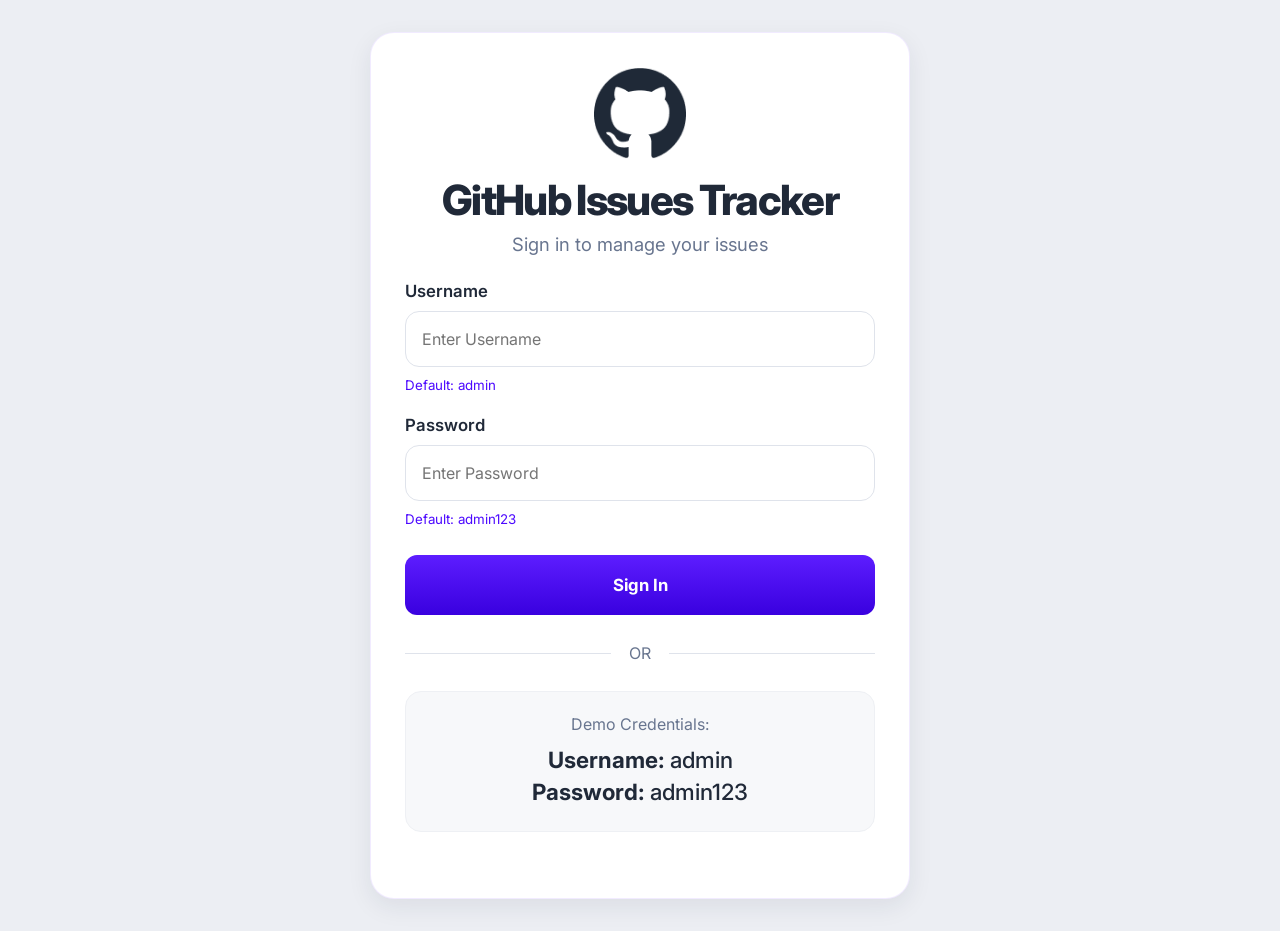
==== dashboard.html @ a217a030 "first commit" ====
<!DOCTYPE html>
<html lang="en">
<head>
  <meta charset="UTF-8" />
  <meta name="viewport" content="width=device-width, initial-scale=1.0" />
  <title>GitHub Issues Tracker</title>
  <link rel="preconnect" href="https://fonts.googleapis.com">
  <link rel="preconnect" href="https://fonts.gstatic.com" crossorigin>
  <link href="https://fonts.googleapis.com/css2?family=Inter:wght@400;500;600;700;800&display=swap" rel="stylesheet">
  <link rel="stylesheet" href="styles.css" />
</head>
<body class="dashboard-body locked-body">
  <div class="page-shell dashboard-shell">
    <header class="navbar">
      <div class="brand-row">
        <img src="assets/github-logo.png" alt="GitHub logo" class="nav-logo" />
        <h2>GitHub Issues Tracker</h2>
      </div>

      <div class="nav-actions">
        <form id="searchForm" class="search-bar">
          <div class="search-input-wrap">
            <svg viewBox="0 0 24 24" aria-hidden="true"><path d="M10.5 3a7.5 7.5 0 1 1 0 15 7.5 7.5 0 0 1 0-15Zm0 2a5.5 5.5 0 1 0 0 11 5.5 5.5 0 0 0 0-11Zm7.85 11.94 2.65 2.64-1.41 1.42-2.65-2.65 1.41-1.41Z"></path></svg>
            <input id="searchInput" type="text" placeholder="Search issues..." />
          </div>
          <button type="submit" class="primary-btn">Search</button>
        </form>

        <button id="logoutBtn" type="button" class="ghost-btn">Logout</button>
      </div>
    </header>

    <main class="content-wrap">
      <section class="filter-panel">
        <div class="tab-buttons" role="tablist" aria-label="Issue filters">
          <button class="tab-btn active" data-filter="all" role="tab" aria-selected="true">All</button>
          <button class="tab-btn" data-filter="open" role="tab" aria-selected="false">Open</button>
          <button class="tab-btn" data-filter="closed" role="tab" aria-selected="false">Closed</button>
        </div>
      </section>

      <section class="issues-panel">
        <div class="panel-header">
          <div class="panel-title-row">
            <div class="panel-icon">
              <img src="assets/Aperture.png" alt="Issues icon" />
            </div>
            <div>
              <h3><span id="issueCount">0</span> Issues</h3>
              <p>Track and manage your project issues</p>
            </div>
          </div>
          <div class="legend">
            <span><i class="dot dot-open"></i>Open</span>
            <span><i class="dot dot-closed"></i>Closed</span>
          </div>
        </div>

        <div id="loadingState" class="state-box hidden">
          <div class="spinner"></div>
          <p>Loading issues...</p>
        </div>

        <div id="emptyState" class="state-box hidden">
          <h4>No issues found</h4>
          <p>Try a different search or switch back to another tab.</p>
        </div>

        <div id="issuesGrid" class="issues-grid"></div>
      </section>
    </main>
  </div>

  <div id="issueModal" class="modal hidden" aria-hidden="true">
    <div class="modal-backdrop" data-close="true"></div>
    <div class="modal-card" role="dialog" aria-modal="true" aria-labelledby="modalTitle">
      <button id="modalCloseX" class="modal-close-x" aria-label="Close modal">&times;</button>
      <div id="modalContent"></div>
      <div class="modal-footer">
        <button id="modalCloseBtn" class="primary-btn">Close</button>
      </div>
    </div>
  </div>
  <div class="issue-meta">
  <div>
    <p>Assignee:</p>
    <h4 id="issueAssignee"></h4>
  </div>

  <div>
    <p>Priority:</p>
    <h4 id="issuePriority"></h4>
  </div>
</div>

  <script src="app.js"></script>
</body>
</html>
---- styles.css ----
:root {
  --bg: #eceef3;
  --surface: #ffffff;
  --text: #202938;
  --muted: #68758f;
  --line: #dfe3eb;
  --brand: #4c09ff;
  --brand-dark: #3900df;
  --green: #0eb67a;
  --green-soft: #dff7ec;
  --purple: #a855f7;
  --purple-soft: #f0e6ff;
  --danger: #ff4d4f;
  --danger-soft: #ffe7e6;
  --warning: #f4b63b;
  --warning-soft: #fff2cf;
  --shadow: 0 8px 24px rgba(29, 39, 62, 0.08);
  --radius: 18px;
}

* { box-sizing: border-box; }
html, body { margin: 0; padding: 0; font-family: 'Inter', sans-serif; background: var(--bg); color: var(--text); }
button, input { font: inherit; }
button { cursor: pointer; }
img { display: block; max-width: 100%; }
.hidden { display: none !important; }

.page-shell { min-height: 100vh; }
.view { display: none; }
.active-view { display: block; }

.login-page {
  min-height: 100vh;
  display: grid;
  place-items: center;
  padding: 32px 16px;
}

.login-card {
  width: min(540px, 100%);
  background: var(--surface);
  border-radius: 24px;
  padding: 34px 34px 30px;
  box-shadow: var(--shadow);
  border: 1px solid rgba(76, 9, 255, 0.08);
}

.login-brand { text-align: center; margin-bottom: 26px; }
.brand-logo { width: 92px; margin: 0 auto 16px; }
.login-brand h1 { margin: 0; font-size: 2.6rem; font-weight: 800; letter-spacing: -0.04em; }
.login-brand p { margin: 8px 0 0; color: var(--muted); font-size: 1.15rem; }
.login-form { display: grid; gap: 10px; }
.login-form label { font-size: 1.05rem; font-weight: 600; }
.login-form input {
  width: 100%; height: 56px; border-radius: 14px; border: 1px solid var(--line);
  padding: 0 16px; outline: none; transition: border-color .2s, box-shadow .2s;
}
.login-form input:focus, .search-input-wrap:focus-within {
  border-color: rgba(76, 9, 255, 0.45);
  box-shadow: 0 0 0 3px rgba(76, 9, 255, 0.12);
}
.login-form small { color: var(--brand); margin-bottom: 12px; }
.primary-btn {
  border: none; background: linear-gradient(180deg, #5d1dff 0%, var(--brand-dark) 100%);
  color: #fff; border-radius: 12px; padding: 14px 22px; font-weight: 700;
  transition: transform .12s ease, opacity .2s ease;
}
.primary-btn:hover { opacity: .94; }
.primary-btn:active { transform: translateY(1px); }
.full-btn { margin-top: 6px; width: 100%; height: 60px; font-size: 1.05rem; }
.divider { position: relative; margin: 28px 0; text-align: center; color: var(--muted); }
.divider::before { content: ''; position: absolute; inset: 50% 0 auto; border-top: 1px solid var(--line); }
.divider span { position: relative; background: var(--surface); padding: 0 18px; }
.demo-box {
  background: #f7f8fa; border-radius: 16px; padding: 22px; text-align: center; border: 1px solid #eef0f4;
}
.demo-box p, .demo-box h3 { margin: 0; }
.demo-box p { color: var(--muted); margin-bottom: 10px; }
.demo-box h3 { font-size: 1.4rem; line-height: 1.45; }
.demo-box span { font-weight: 500; }
.form-error { min-height: 22px; margin: 14px 0 0; color: #d61a1d; font-weight: 600; text-align: center; }

.navbar {
  height: 86px; background: var(--surface); border-bottom: 1px solid rgba(32, 41, 56, 0.08);
  display: flex; align-items: center; justify-content: space-between; gap: 18px; padding: 0 clamp(18px, 4vw, 60px);
}
.brand-row { display: flex; align-items: center; gap: 12px; }
.nav-logo { width: 34px; }
.brand-row h2 { margin: 0; font-size: clamp(1.2rem, 2vw, 2rem); font-weight: 800; }

.search-bar { display: flex; align-items: center; gap: 12px; flex-wrap: wrap; }
.search-input-wrap {
  width: min(340px, 100%); height: 50px; background: var(--surface); border: 1px solid var(--line);
  border-radius: 12px; display: flex; align-items: center; padding: 0 14px; transition: border-color .2s, box-shadow .2s;
}
.search-input-wrap svg { width: 20px; height: 20px; fill: #94a0b5; flex-shrink: 0; }
.search-input-wrap input { border: none; outline: none; width: 100%; padding-left: 10px; background: transparent; }

.content-wrap { max-width: 1140px; margin: 26px auto 40px; padding: 0 16px; }
.filter-panel, .issues-panel {
  background: rgba(255, 255, 255, 0.88); border-radius: 18px; box-shadow: var(--shadow); border: 1px solid rgba(32, 41, 56, 0.06);
}
.filter-panel { padding: 18px; margin-bottom: 14px; }
.tab-buttons { display: flex; gap: 10px; flex-wrap: wrap; }
.tab-btn {
  min-width: 92px; padding: 14px 24px; border-radius: 10px; border: 1px solid var(--line); background: #fff;
  color: var(--muted); font-weight: 500;
}
.tab-btn.active { background: linear-gradient(180deg, #5d1dff 0%, var(--brand-dark) 100%); color: #fff; border-color: transparent; }

.issues-panel { overflow: hidden; }
.panel-header {
  display: flex; align-items: center; justify-content: space-between; gap: 16px; padding: 24px 28px; border-bottom: 1px solid var(--line);
}
.panel-title-row { display: flex; align-items: center; gap: 14px; }
.panel-icon { width: 48px; height: 48px; border-radius: 999px; display: grid; place-items: center; background: #efe8ff; }
.panel-icon img { width: 28px; }
.panel-title-row h3 { margin: 0; font-size: clamp(1.35rem, 2vw, 2rem); }
.panel-title-row p { margin: 6px 0 0; color: var(--muted); font-size: 1.05rem; }
.legend { display: flex; gap: 18px; color: var(--text); font-weight: 500; }
.legend span { display: inline-flex; align-items: center; gap: 8px; }
.dot { width: 12px; height: 12px; border-radius: 999px; display: inline-block; }
.dot-open { background: var(--green); }
.dot-closed { background: var(--purple); }

.state-box { display: grid; place-items: center; padding: 54px 18px; gap: 12px; text-align: center; color: var(--muted); }
.spinner {
  width: 42px; height: 42px; border: 4px solid rgba(76, 9, 255, 0.16); border-top-color: var(--brand);
  border-radius: 50%; animation: spin .8s linear infinite;
}
@keyframes spin { to { transform: rotate(360deg); } }

.issues-grid {
  padding: 24px 18px 18px;
  display: grid;
  grid-template-columns: repeat(4, minmax(0, 1fr));
  gap: 16px;
}
.issue-meta{
    display:flex;
    justify-content:space-between;
    align-items:center;

    background:#FFF8D6;      /* soft yellow background */
    padding:20px 25px;
    border-radius:12px;

    margin-top:20px;
}

.issue-meta p{
    color:#6b7280;
    font-size:14px;
    margin-bottom:6px;
}

.issue-meta h4{
    font-size:22px;
    font-weight:700;
    color:#111827;
}

.issue-card {
  background: #fff; border-radius: 14px; border: 1px solid #e4e6eb; overflow: hidden; box-shadow: 0 2px 10px rgba(35, 43, 66, 0.06);
  display: flex; flex-direction: column; transition: transform .14s ease, box-shadow .2s ease;
}
.issue-card:hover { transform: translateY(-2px); box-shadow: 0 10px 22px rgba(35, 43, 66, 0.09); }
.issue-card.open { border-top: 4px solid var(--green); }
.issue-card.closed { border-top: 4px solid var(--purple); }
.issue-body { padding: 16px 14px 14px; }
.card-top {
  display: flex; align-items: flex-start; justify-content: space-between; gap: 12px; margin-bottom: 10px;
}
.status-chip, .priority-chip, .label-chip, .modal-status-chip {
  display: inline-flex; align-items: center; justify-content: center; border-radius: 999px; font-weight: 600;
}
.status-chip { font-size: .78rem; padding: 6px 12px; text-transform: capitalize; }
.status-chip.open, .modal-status-chip.open { background: var(--green); color: #fff; }
.status-chip.closed, .modal-status-chip.closed { background: var(--purple); color: #fff; }
.priority-chip {
  font-size: .78rem; padding: 6px 10px; text-transform: uppercase; background: #f2f3f7; color: #8a93a7;
}
.priority-chip.high { background: #fde8ea; color: var(--danger); }
.priority-chip.medium { background: var(--warning-soft); color: #d48a00; }
.priority-chip.low { background: #edf0f3; color: #8d95a6; }
.issue-title { margin: 0 0 8px; font-size: 1.05rem; line-height: 1.4; font-weight: 700; }
.issue-desc { margin: 0 0 14px; color: var(--muted); font-size: .92rem; line-height: 1.5; min-height: 63px; }
.label-row { display: flex; flex-wrap: wrap; gap: 8px; margin-bottom: 16px; }
.label-chip { padding: 7px 10px; font-size: .76rem; border: 1px solid transparent; text-transform: uppercase; }
.label-chip.bug { background: var(--danger-soft); color: var(--danger); border-color: #ffbcbc; }
.label-chip.help-wanted { background: var(--warning-soft); color: #d88000; border-color: #f0cb65; }
.label-chip.enhancement { background: #dff8e8; color: #169f69; border-color: #9fe1ba; }
.label-chip.good-first-issue { background: #ece8ff; color: #7f56d9; border-color: #cfc3ff; }
.label-chip.documentation { background: #e8efff; color: #4768d4; border-color: #bfd0ff; }
.label-chip.default { background: #f1f3f7; color: #657189; border-color: #d9e0ea; }
.issue-meta {
  margin-top: auto; padding: 14px; border-top: 1px solid var(--line); display: grid; gap: 8px; color: var(--muted); font-size: .88rem;
}
.issue-meta strong { color: var(--text); font-weight: 600; }
.issue-meta p { margin: 0; }
.issue-card button {
  appearance: none; background: transparent; border: none; padding: 0; text-align: left; color: inherit;
}

.modal {
  position: fixed; inset: 0; z-index: 40; display: grid; place-items: center; padding: 18px;
}
.modal-backdrop { position: absolute; inset: 0; background: rgba(59, 73, 105, 0.32); backdrop-filter: blur(3px); }
.modal-card {
  position: relative; width: min(880px, 100%); background: #fff; border-radius: 24px; padding: 34px 34px 0; box-shadow: 0 24px 60px rgba(21, 29, 50, 0.2);
}
.modal-close-x {
  position: absolute; top: 12px; right: 14px; background: transparent; border: none; font-size: 2rem; color: #97a0b1;
}
.modal-title { margin: 0 0 18px; font-size: clamp(2rem, 4vw, 3rem); line-height: 1.08; letter-spacing: -0.04em; }
.modal-meta-line {
  display: flex; align-items: center; gap: 14px; flex-wrap: wrap; color: var(--muted); font-size: 1rem; margin-bottom: 18px;
}
.modal-status-chip { padding: 8px 16px; font-size: .95rem; }
.modal-labels { display: flex; gap: 10px; flex-wrap: wrap; margin-bottom: 26px; }
.modal-desc { color: var(--muted); font-size: clamp(1.15rem, 2vw, 1.4rem); line-height: 1.55; margin: 0 0 28px; }
.modal-info-grid {
  background: #f5f6f9; border-radius: 16px; padding: 22px 24px; display: grid; grid-template-columns: repeat(2, minmax(0, 1fr)); gap: 24px;
}
.info-item p { margin: 0 0 10px; color: var(--muted); font-size: 1.1rem; }
.info-item h4 { margin: 0; font-size: 1.8rem; }
.modal-footer { display: flex; justify-content: flex-end; padding: 26px 0 30px; }

@media (max-width: 1040px) {
  .issues-grid { grid-template-columns: repeat(3, minmax(0, 1fr)); }
}
@media (max-width: 840px) {
  .navbar { height: auto; padding: 18px 16px; flex-direction: column; align-items: stretch; }
  .search-bar { justify-content: stretch; }
  .search-input-wrap { width: 100%; }
  .panel-header { flex-direction: column; align-items: flex-start; }
  .issues-grid { grid-template-columns: repeat(2, minmax(0, 1fr)); }
  .modal-info-grid { grid-template-columns: 1fr; }
}
@media (max-width: 560px) {
  .login-card { padding: 26px 18px 22px; border-radius: 18px; }
  .login-brand h1 { font-size: 2rem; }
  .tab-buttons { display: grid; grid-template-columns: repeat(3, 1fr); }
  .tab-btn { min-width: 0; padding-inline: 14px; }
  .issues-grid { grid-template-columns: 1fr; padding: 18px 12px 12px; }
  .issue-desc { min-height: auto; }
  .modal-card { padding: 24px 20px 0; border-radius: 18px; }
  .modal-title { font-size: 2rem; }
  .modal-desc { font-size: 1.05rem; }
  .info-item h4 { font-size: 1.35rem; }
  .legend { gap: 12px; font-size: .95rem; }
}


.auth-body {
  min-height: 100vh;
}

.login-page-only {
  min-height: 100vh;
  padding: 32px 16px;
}

.dashboard-body {
  min-height: 100vh;
}

.locked-body {
  visibility: hidden;
}

.dashboard-shell {
  min-height: 100vh;
}

.nav-actions {
  display: flex;
  align-items: center;
  gap: 12px;
  flex-wrap: wrap;
}

.ghost-btn {
  height: 50px;
  border-radius: 12px;
  padding: 0 18px;
  border: 1px solid var(--line);
  background: #fff;
  color: var(--text);
  font-weight: 700;
}

.ghost-btn:hover {
  background: #f7f8fb;
}

@media (max-width: 840px) {
  .nav-actions {
    width: 100%;
    justify-content: stretch;
  }

  .ghost-btn {
    width: 100%;
  }
}
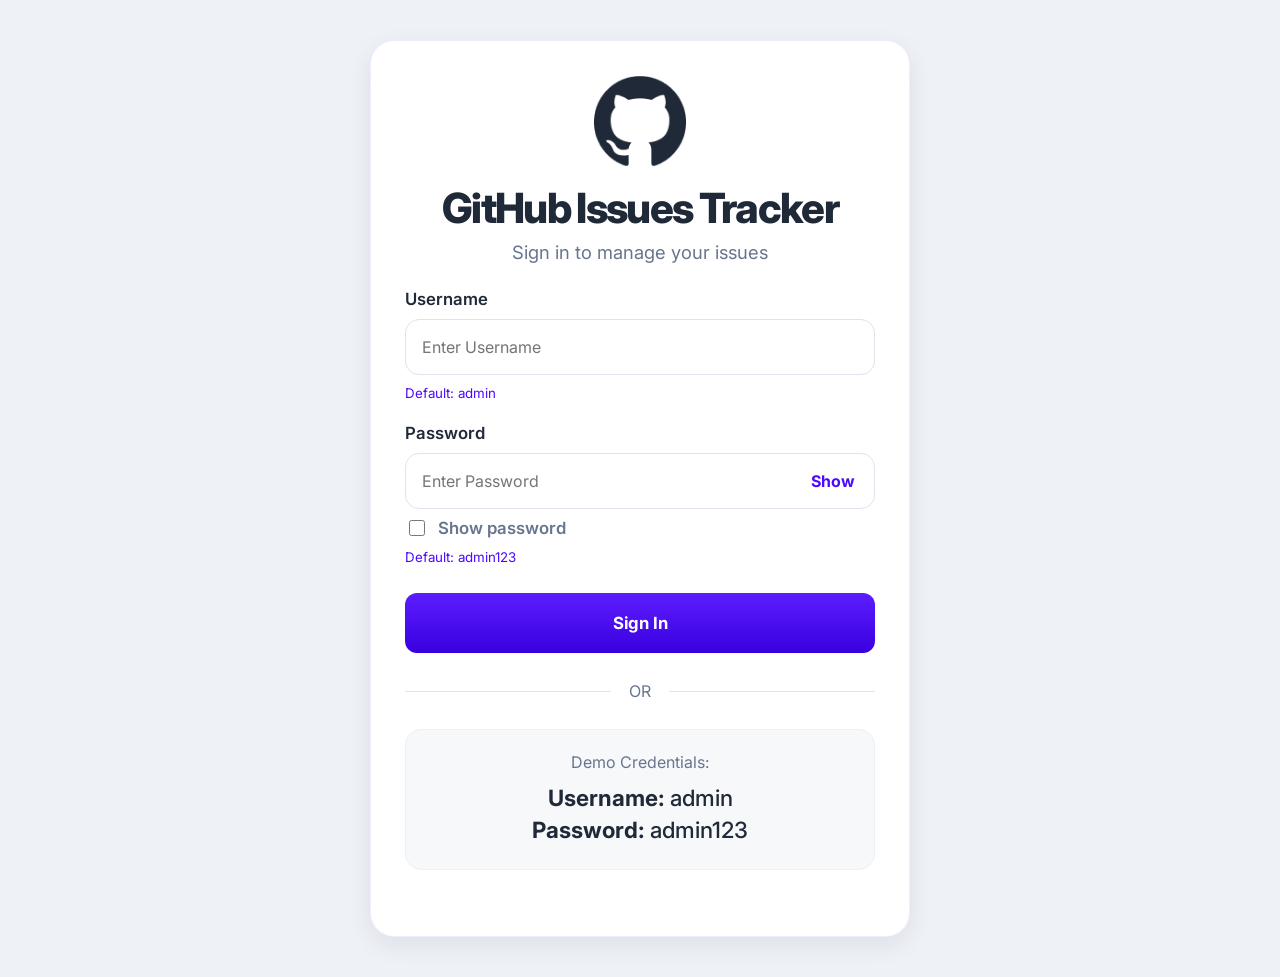
==== commit 3356cdb3: "Refactor search bar and filter buttons in dashboard" ====
--- a/dashboard.html
+++ b/dashboard.html
@@ -20,22 +20,27 @@
       <div class="nav-actions">
         <form id="searchForm" class="search-bar">
           <div class="search-input-wrap">
-            <svg viewBox="0 0 24 24" aria-hidden="true"><path d="M10.5 3a7.5 7.5 0 1 1 0 15 7.5 7.5 0 0 1 0-15Zm0 2a5.5 5.5 0 1 0 0 11 5.5 5.5 0 0 0 0-11Zm7.85 11.94 2.65 2.64-1.41 1.42-2.65-2.65 1.41-1.41Z"></path></svg>
+            <svg viewBox="0 0 24 24" aria-hidden="true">
+              <path d="M10.5 3a7.5 7.5 0 1 1 0 15 7.5 7.5 0 0 1 0-15Zm0 2a5.5 5.5 0 1 0 0 11 5.5 5.5 0 0 0 0-11Zm7.85 11.94 2.65 2.64-1.41 1.42-2.65-2.65 1.41-1.41Z"></path>
+            </svg>
             <input id="searchInput" type="text" placeholder="Search issues..." />
           </div>
-          <button type="submit" class="primary-btn">Search</button>
         </form>
 
-        <button id="logoutBtn" type="button" class="ghost-btn">Logout</button>
+        <button id="newIssueBtn" type="button" class="primary-btn nav-new-btn">+ New Issue</button>
       </div>
     </header>
 
     <main class="content-wrap">
       <section class="filter-panel">
-        <div class="tab-buttons" role="tablist" aria-label="Issue filters">
-          <button class="tab-btn active" data-filter="all" role="tab" aria-selected="true">All</button>
-          <button class="tab-btn" data-filter="open" role="tab" aria-selected="false">Open</button>
-          <button class="tab-btn" data-filter="closed" role="tab" aria-selected="false">Closed</button>
+        <div class="panel-tools">
+          <div class="tab-buttons" role="tablist" aria-label="Issue filters">
+            <button class="tab-btn active" data-filter="all" role="tab" aria-selected="true">All</button>
+            <button class="tab-btn" data-filter="open" role="tab" aria-selected="false">Open</button>
+            <button class="tab-btn" data-filter="closed" role="tab" aria-selected="false">Closed</button>
+          </div>
+
+          <button id="logoutBtn" type="button" class="logout-link-btn">Logout</button>
         </div>
       </section>
 
@@ -50,6 +55,7 @@
               <p>Track and manage your project issues</p>
             </div>
           </div>
+
           <div class="legend">
             <span><i class="dot dot-open"></i>Open</span>
             <span><i class="dot dot-closed"></i>Closed</span>
@@ -73,25 +79,16 @@
 
   <div id="issueModal" class="modal hidden" aria-hidden="true">
     <div class="modal-backdrop" data-close="true"></div>
+
     <div class="modal-card" role="dialog" aria-modal="true" aria-labelledby="modalTitle">
       <button id="modalCloseX" class="modal-close-x" aria-label="Close modal">&times;</button>
       <div id="modalContent"></div>
+
       <div class="modal-footer">
         <button id="modalCloseBtn" class="primary-btn">Close</button>
       </div>
     </div>
   </div>
-  <div class="issue-meta">
-  <div>
-    <p>Assignee:</p>
-    <h4 id="issueAssignee"></h4>
-  </div>
-
-  <div>
-    <p>Priority:</p>
-    <h4 id="issuePriority"></h4>
-  </div>
-</div>
 
   <script src="app.js"></script>
 </body>
--- a/styles.css
+++ b/styles.css
@@ -136,29 +136,6 @@
   grid-template-columns: repeat(4, minmax(0, 1fr));
   gap: 16px;
 }
-.issue-meta{
-    display:flex;
-    justify-content:space-between;
-    align-items:center;
-
-    background:#FFF8D6;      /* soft yellow background */
-    padding:20px 25px;
-    border-radius:12px;
-
-    margin-top:20px;
-}
-
-.issue-meta p{
-    color:#6b7280;
-    font-size:14px;
-    margin-bottom:6px;
-}
-
-.issue-meta h4{
-    font-size:22px;
-    font-weight:700;
-    color:#111827;
-}
 
 .issue-card {
   background: #fff; border-radius: 14px; border: 1px solid #e4e6eb; overflow: hidden; box-shadow: 0 2px 10px rgba(35, 43, 66, 0.06);
@@ -304,3 +281,57 @@
     width: 100%;
   }
 }
+
+
+.auth-body { background: #eef1f6; }
+.login-page-only { padding: 40px 16px; }
+.password-field { position: relative; }
+.password-field input { padding-right: 84px; }
+.password-toggle {
+  position: absolute;
+  right: 10px;
+  top: 50%;
+  transform: translateY(-50%);
+  border: none;
+  background: transparent;
+  color: var(--brand);
+  font-weight: 700;
+  padding: 8px 10px;
+}
+.show-password-row {
+  display: flex;
+  align-items: center;
+  gap: 10px;
+  color: var(--muted);
+  font-size: 0.96rem;
+  font-weight: 500;
+  margin-top: -2px;
+}
+.show-password-row input { width: 16px; height: 16px; accent-color: var(--brand); }
+
+.nav-actions { display: flex; align-items: center; gap: 14px; }
+.header-search { width: 290px; }
+.nav-new-btn { min-width: 112px; height: 50px; padding: 0 22px; border-radius: 10px; }
+.panel-tools { display: flex; align-items: center; justify-content: space-between; gap: 16px; }
+.logout-link-btn {
+  border: none;
+  background: transparent;
+  color: #6b7280;
+  font-weight: 600;
+  padding: 10px 4px;
+}
+.logout-link-btn:hover { color: var(--brand); }
+.info-item.full-width { grid-column: 1 / -1; }
+
+@media (max-width: 900px) {
+  .navbar { height: auto; padding-top: 18px; padding-bottom: 18px; flex-wrap: wrap; }
+  .nav-actions { width: 100%; justify-content: flex-end; }
+}
+
+@media (max-width: 640px) {
+  .panel-tools { flex-direction: column; align-items: flex-start; }
+  .nav-actions { flex-wrap: wrap; }
+  .header-search { width: 100%; }
+  .search-bar { width: 100%; }
+  .nav-new-btn { width: 100%; }
+}
